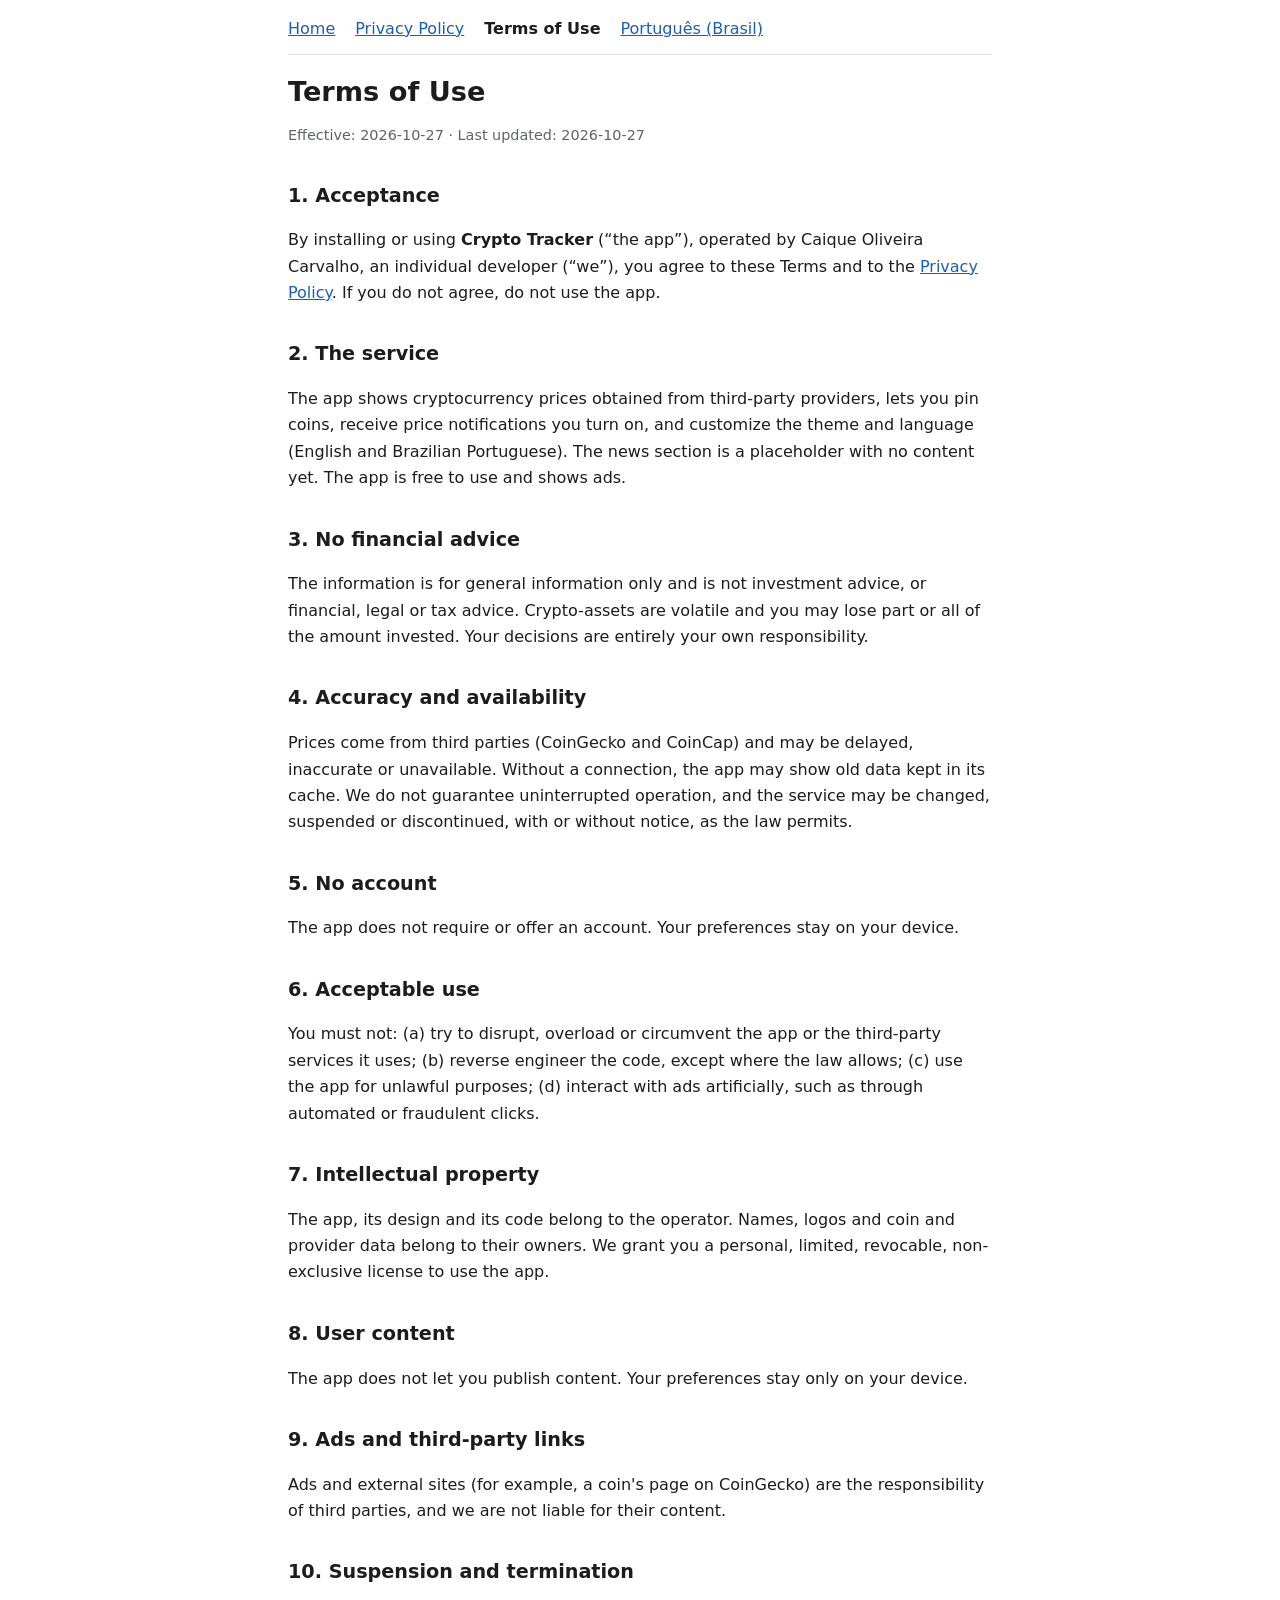
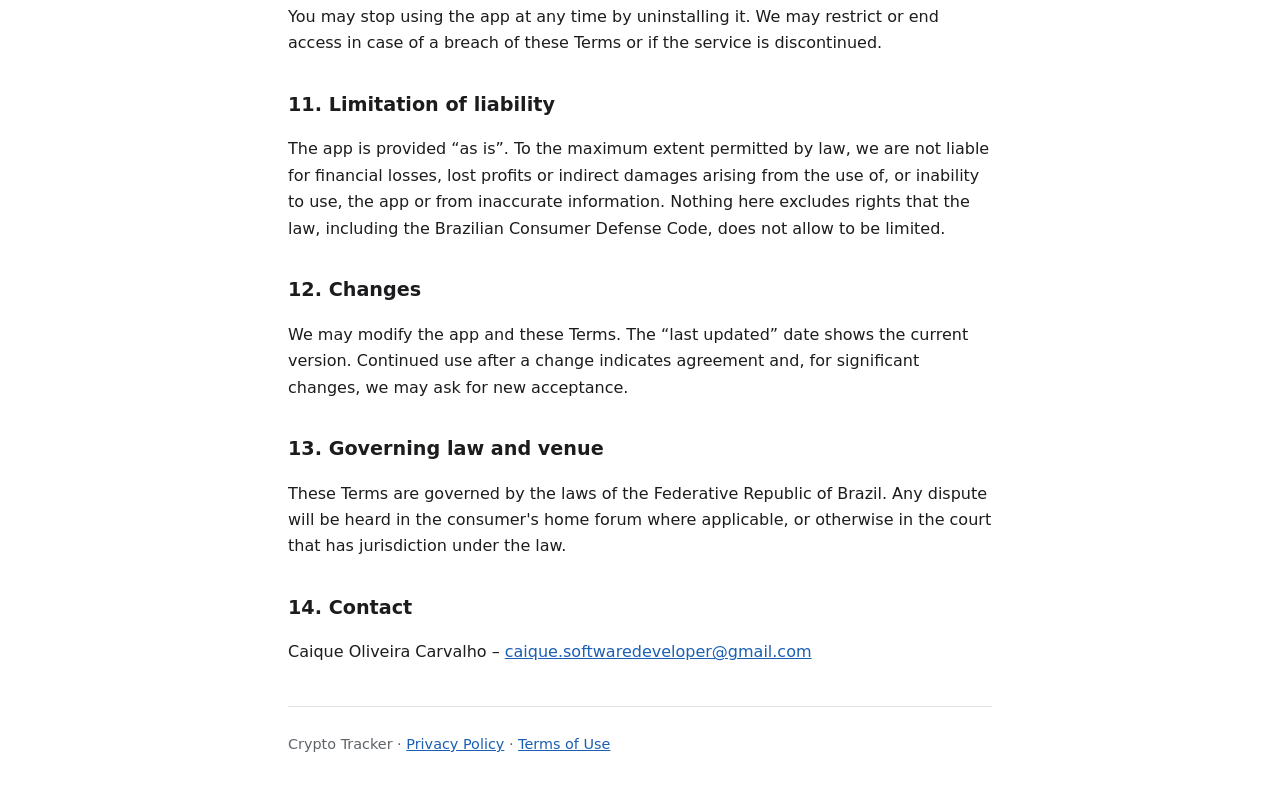
==== docs/terms-of-use/index.html @ 80eb5603 "Add privacy policy and terms of use pages, with a switch to turn Google sign-in off - Static pages i" ====
<!doctype html>
<html lang="en"><head><meta charset="utf-8"><meta name="viewport" content="width=device-width,initial-scale=1">
<title>Terms of Use - Crypto Tracker</title><link rel="alternate" hreflang="pt-BR" href="../pt-br/terms-of-use/"><link rel="stylesheet" href="../style.css"></head><body>
<header><nav aria-label="Main"><ul>
<li><a href="../">Home</a></li>
<li><a href="../privacy-policy/">Privacy Policy</a></li>
<li><a href="../terms-of-use/" aria-current="page">Terms of Use</a></li>
<li><a href="../pt-br/terms-of-use/" lang="pt-BR" hreflang="pt-BR">Português (Brasil)</a></li>
</ul></nav></header>
<main>
<h1>Terms of Use</h1>
<p class="meta">Effective: 2026-10-27 &middot; Last updated: 2026-10-27</p>

<h2>1. Acceptance</h2>
<p>By installing or using <strong>Crypto Tracker</strong> (&ldquo;the app&rdquo;), operated by Caique Oliveira Carvalho, an individual developer (&ldquo;we&rdquo;), you agree to these Terms and to the <a href="../privacy-policy/">Privacy Policy</a>. If you do not agree, do not use the app.</p>

<h2>2. The service</h2>
<p>The app shows cryptocurrency prices obtained from third-party providers, lets you pin coins, receive price notifications you turn on, and customize the theme and language (English and Brazilian Portuguese). The news section is a placeholder with no content yet. The app is free to use and shows ads.</p>

<h2>3. No financial advice</h2>
<p>The information is for general information only and is not investment advice, or financial, legal or tax advice. Crypto-assets are volatile and you may lose part or all of the amount invested. Your decisions are entirely your own responsibility.</p>

<h2>4. Accuracy and availability</h2>
<p>Prices come from third parties (CoinGecko and CoinCap) and may be delayed, inaccurate or unavailable. Without a connection, the app may show old data kept in its cache. We do not guarantee uninterrupted operation, and the service may be changed, suspended or discontinued, with or without notice, as the law permits.</p>

<h2>5. No account</h2>
<p>The app does not require or offer an account. Your preferences stay on your device.</p>

<h2>6. Acceptable use</h2>
<p>You must not: (a) try to disrupt, overload or circumvent the app or the third-party services it uses; (b) reverse engineer the code, except where the law allows; (c) use the app for unlawful purposes; (d) interact with ads artificially, such as through automated or fraudulent clicks.</p>

<h2>7. Intellectual property</h2>
<p>The app, its design and its code belong to the operator. Names, logos and coin and provider data belong to their owners. We grant you a personal, limited, revocable, non-exclusive license to use the app.</p>

<h2>8. User content</h2>
<p>The app does not let you publish content. Your preferences stay only on your device.</p>

<h2>9. Ads and third-party links</h2>
<p>Ads and external sites (for example, a coin's page on CoinGecko) are the responsibility of third parties, and we are not liable for their content.</p>

<h2>10. Suspension and termination</h2>
<p>You may stop using the app at any time by uninstalling it. We may restrict or end access in case of a breach of these Terms or if the service is discontinued.</p>

<h2>11. Limitation of liability</h2>
<p>The app is provided &ldquo;as is&rdquo;. To the maximum extent permitted by law, we are not liable for financial losses, lost profits or indirect damages arising from the use of, or inability to use, the app or from inaccurate information. Nothing here excludes rights that the law, including the Brazilian Consumer Defense Code, does not allow to be limited.</p>

<h2>12. Changes</h2>
<p>We may modify the app and these Terms. The &ldquo;last updated&rdquo; date shows the current version. Continued use after a change indicates agreement and, for significant changes, we may ask for new acceptance.</p>

<h2>13. Governing law and venue</h2>
<p>These Terms are governed by the laws of the Federative Republic of Brazil. Any dispute will be heard in the consumer's home forum where applicable, or otherwise in the court that has jurisdiction under the law.</p>

<h2>14. Contact</h2>
<p>Caique Oliveira Carvalho &ndash; <a href="mailto:caique.softwaredeveloper@gmail.com">caique.softwaredeveloper@gmail.com</a></p>
</main>
<footer><p>Crypto Tracker &middot; <a href="../privacy-policy/">Privacy Policy</a> &middot; <a href="../terms-of-use/">Terms of Use</a></p></footer>
</body></html>
---- docs/style.css ----
:root{--bg:#fff;--fg:#1c1c1e;--muted:#5f6368;--link:#1a5fb4;--line:#e3e3e6;--card:#f6f7f9}
@media(prefers-color-scheme:dark){:root{--bg:#111;--fg:#e4e4e6;--muted:#a0a3a8;--link:#8ab4f8;--line:#2a2a2e;--card:#1b1b1e}}
*{box-sizing:border-box}
body{font-family:system-ui,-apple-system,"Segoe UI",Roboto,sans-serif;max-width:46rem;margin:0 auto;padding:1rem;line-height:1.65;color:var(--fg);background:var(--bg)}
a{color:var(--link)}
a:focus-visible{outline:2px solid var(--link);outline-offset:2px}
header,footer{border-color:var(--line)}
header{border-bottom:1px solid var(--line);padding-bottom:.75rem;margin-bottom:1.25rem}
footer{border-top:1px solid var(--line);margin-top:2.5rem;padding-top:.75rem;color:var(--muted);font-size:.9rem}
nav ul{list-style:none;margin:0;padding:0;display:flex;flex-wrap:wrap;gap:.25rem 1.25rem}
nav a[aria-current="page"]{color:var(--fg);font-weight:600;text-decoration:none}
h1{font-size:1.7rem;line-height:1.25;margin:.5rem 0}
h2{font-size:1.2rem;margin:2rem 0 .5rem}
.meta{color:var(--muted);font-size:.9rem}
.draft{background:var(--card);border:1px solid var(--line);border-radius:8px;padding:.75rem 1rem;font-size:.92rem}
.ph{background:var(--card);border:1px dashed var(--muted);border-radius:4px;padding:0 .25em}
table{border-collapse:collapse;width:100%;font-size:.95rem}
th,td{border:1px solid var(--line);padding:.4rem .6rem;text-align:left;vertical-align:top}
.scroll{overflow-x:auto}
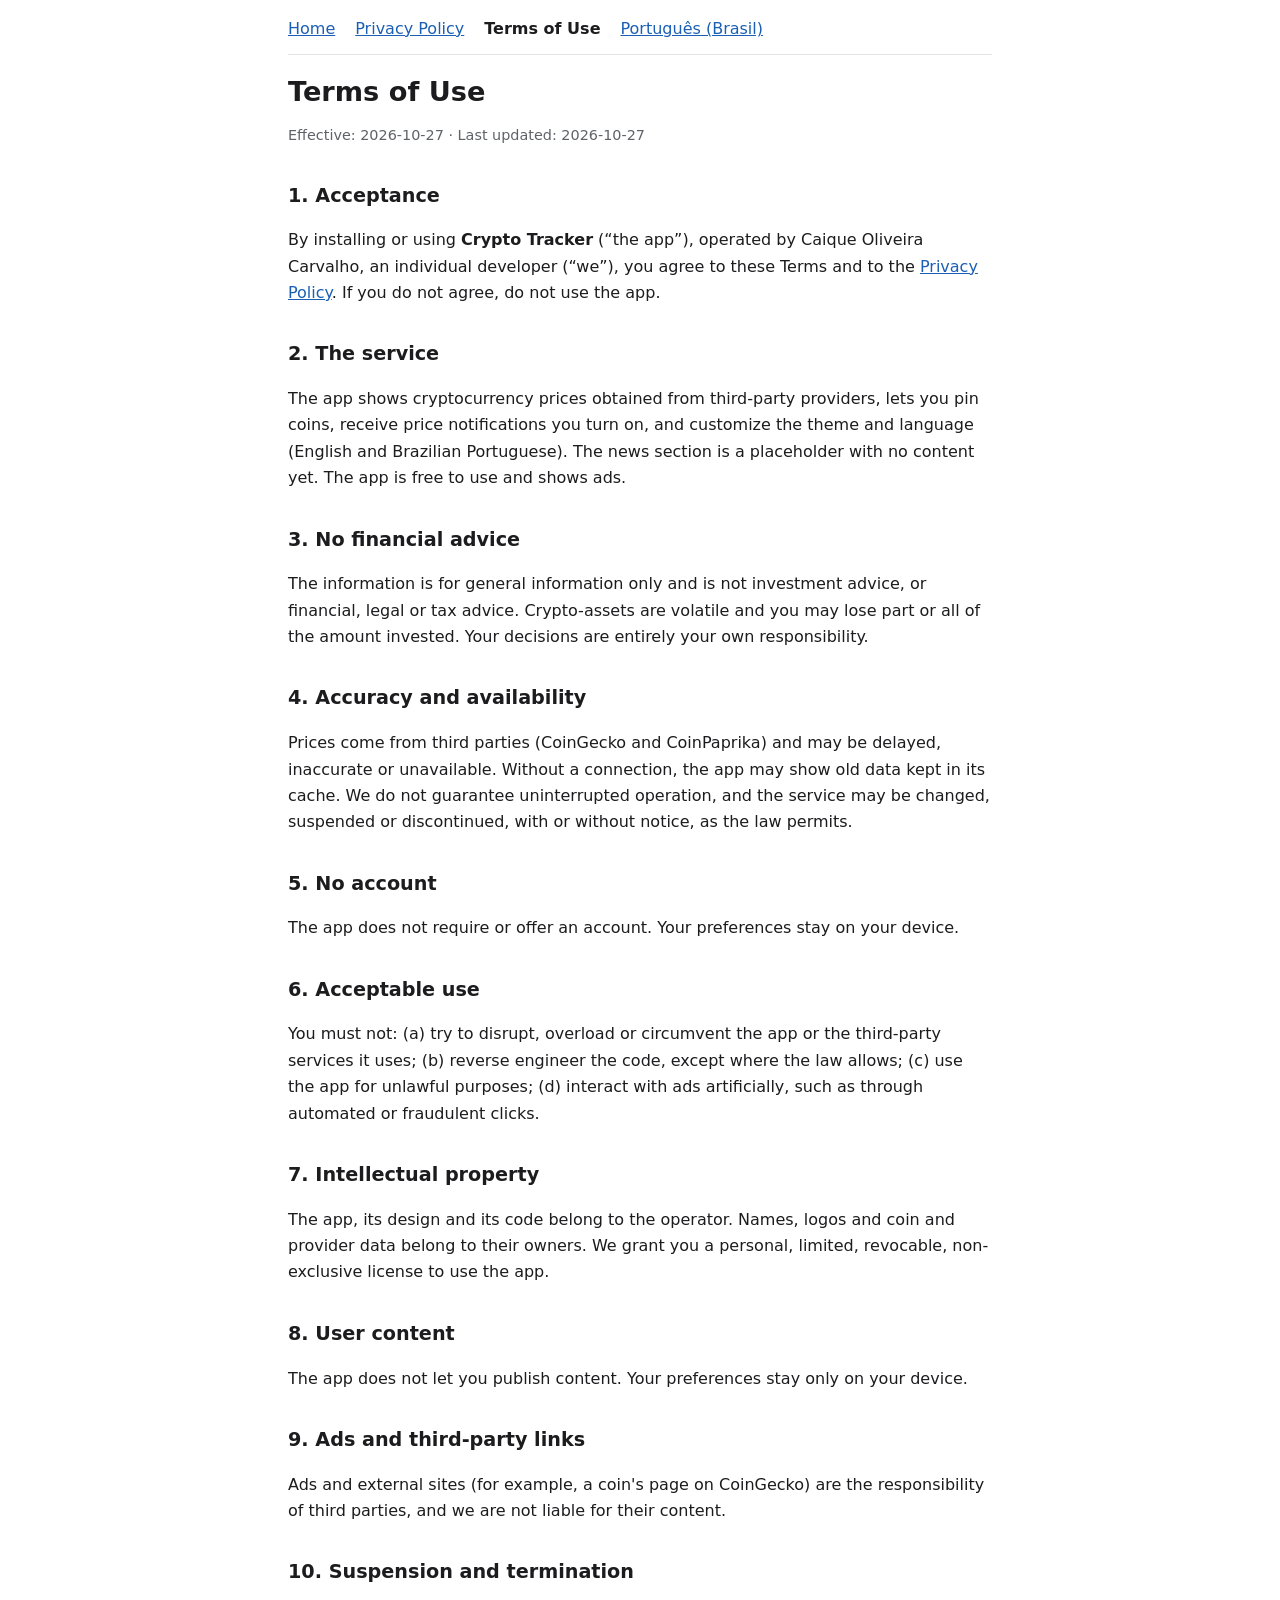
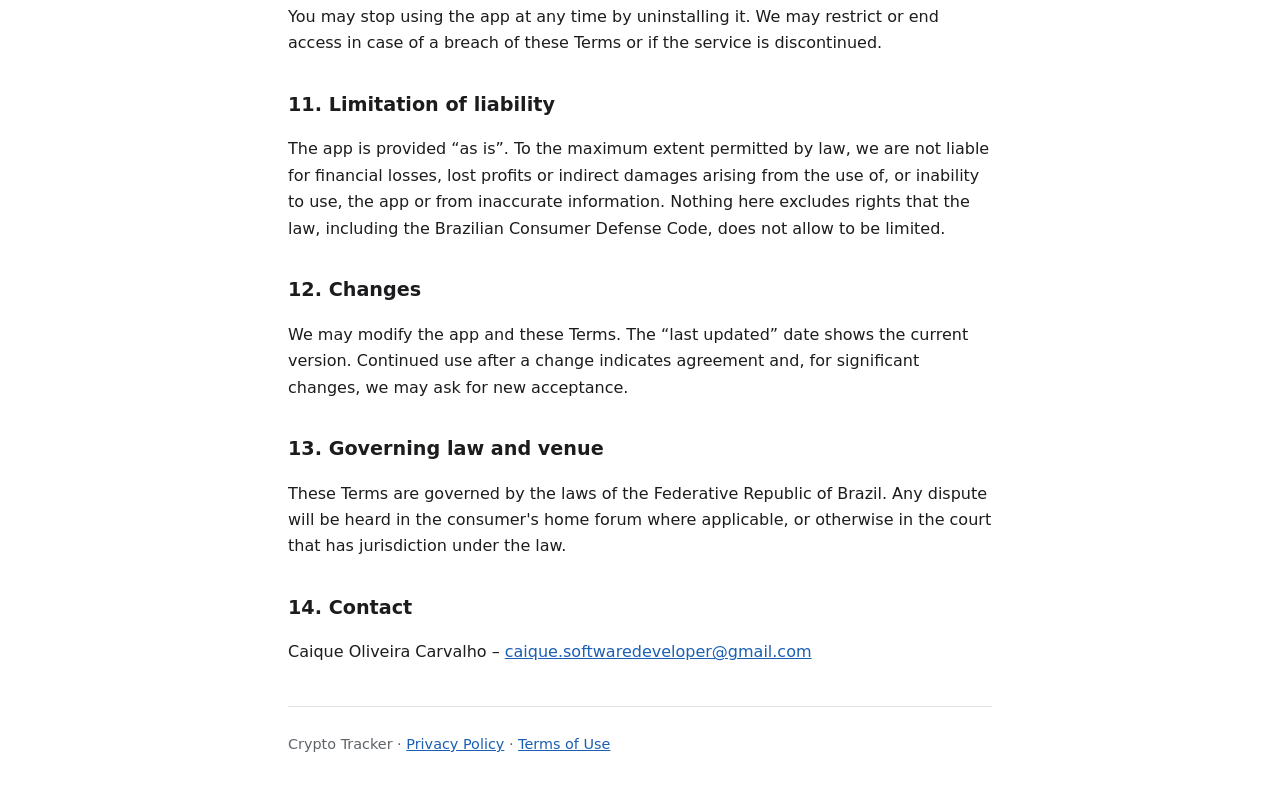
==== commit 7a4730e4: "Replace the retired CoinCap fallback with CoinPaprika and guard against excessive requests - CoinPap" ====
--- a/docs/terms-of-use/index.html
+++ b/docs/terms-of-use/index.html
@@ -21,7 +21,7 @@
 <p>The information is for general information only and is not investment advice, or financial, legal or tax advice. Crypto-assets are volatile and you may lose part or all of the amount invested. Your decisions are entirely your own responsibility.</p>
 
 <h2>4. Accuracy and availability</h2>
-<p>Prices come from third parties (CoinGecko and CoinCap) and may be delayed, inaccurate or unavailable. Without a connection, the app may show old data kept in its cache. We do not guarantee uninterrupted operation, and the service may be changed, suspended or discontinued, with or without notice, as the law permits.</p>
+<p>Prices come from third parties (CoinGecko and CoinPaprika) and may be delayed, inaccurate or unavailable. Without a connection, the app may show old data kept in its cache. We do not guarantee uninterrupted operation, and the service may be changed, suspended or discontinued, with or without notice, as the law permits.</p>
 
 <h2>5. No account</h2>
 <p>The app does not require or offer an account. Your preferences stay on your device.</p>
